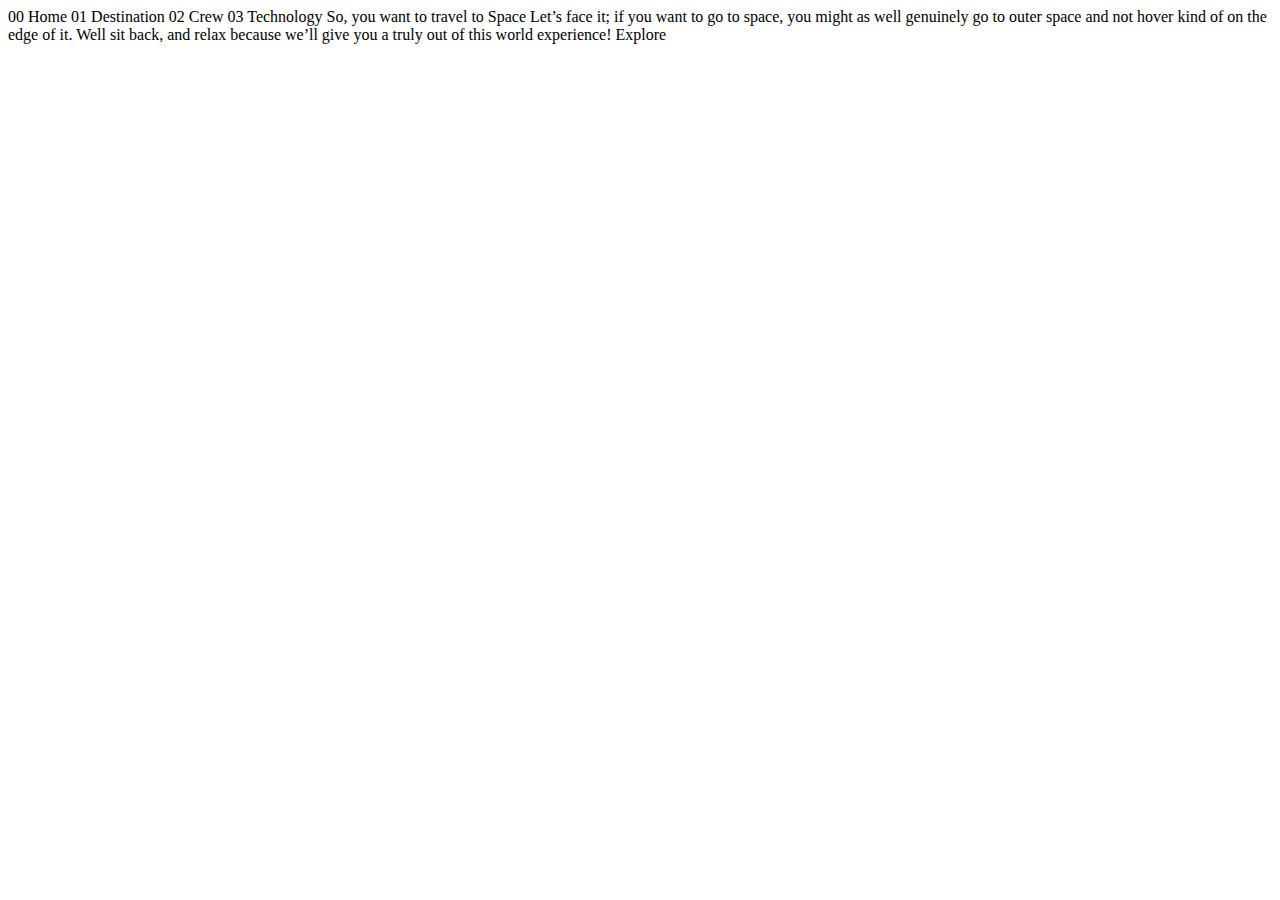
==== index.html @ e64a9669 "initial commit" ====
<!DOCTYPE html>
<html lang="en">
<head>
  <meta charset="UTF-8">
  <meta name="viewport" content="width=device-width, initial-scale=1.0">

  <link rel="icon" type="image/png" sizes="32x32" href="./assets/favicon-32x32.png">
  
  <title>Frontend Mentor | Space tourism website</title>
</head>
<body>

  00 Home
  01 Destination
  02 Crew
  03 Technology

  So, you want to travel to
  Space
  Let’s face it; if you want to go to space, you might as well genuinely go to 
  outer space and not hover kind of on the edge of it. Well sit back, and relax 
  because we’ll give you a truly out of this world experience!

  Explore

</body>
</html>
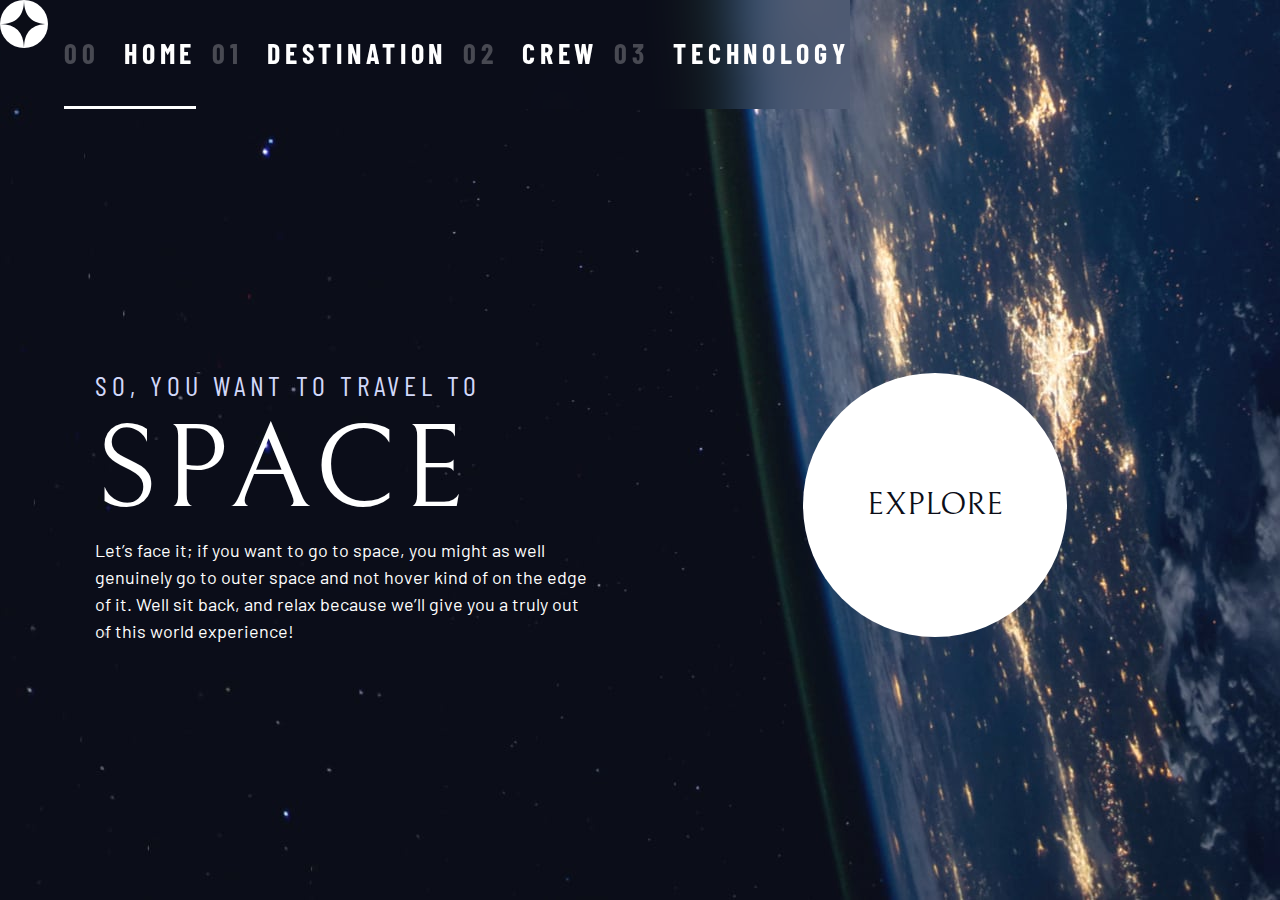
==== commit 96f7e655: "Homepage" ====
--- a/index.html
+++ b/index.html
@@ -1,27 +1,62 @@
 <!DOCTYPE html>
 <html lang="en">
+
 <head>
   <meta charset="UTF-8">
   <meta name="viewport" content="width=device-width, initial-scale=1.0">
 
+  <!-- Google fonts -->
+  <link rel="preconnect" href="https://fonts.googleapis.com">
+  <link rel="preconnect" href="https://fonts.gstatic.com" crossorigin>
+  <link
+    href="https://fonts.googleapis.com/css2?family=Barlow+Condensed:wght@400;700&family=Bellefair&family=Barlow:wght@400;700&display=swap"
+    rel="stylesheet">
+
   <link rel="icon" type="image/png" sizes="32x32" href="./assets/favicon-32x32.png">
+  <link rel="stylesheet" href="./css/cssReset.css">
+  <link rel="stylesheet" href="./css/utility.css">
+  <link rel="stylesheet" href="./css/style.css">
   
+  <script src="./scripts/script.js" defer></script>
+
   <title>Frontend Mentor | Space tourism website</title>
 </head>
-<body>
 
-  00 Home
-  01 Destination
-  02 Crew
-  03 Technology
+<body class="home">
+  <header class="primary-header flex">
+    <div>
+      <img src="./assets/shared/logo.svg" alt="space tourism logo" class="logo">
+    </div>
+    <button class="mobile-nav-toggle" aria-controls="primary-navigation">
+      <span class="sr-only" aria-expanded="false">Menu</span>
+    </button>
+    <nav>
+      <ul id="primary-navigation" data-visible="false" class="primary-navigation underline-indicators flex">
+        <li class="active"><a class="numbered-title ff-sans-cond text-white letter-spacing-2"
+            href="index.html"><span>00</span> Home</a></li>
+        <li><a class="numbered-title ff-sans-cond text-white letter-spacing-2" href="destination.html"><span>01</span>
+            Destination</a></li>
+        <li><a class="numbered-title ff-sans-cond text-white letter-spacing-2" href="crew.html"><span>02</span> Crew</a>
+        </li>
+        <li><a class="numbered-title ff-sans-cond text-white letter-spacing-2" href="technology.html"><span>03</span>
+            Technology</a></li>
+      </ul>
+    </nav>
+  </header>
+  <div class="grid-container">
+    <div>
+      <h1 class="text-accent fs-500 ff-sans-cond uppercase letter-spacing-1">So, you want to travel to
+        <span class="fs-900 ff-serif text-white d-block">Space</span>
+      </h1>
+      <p>Let’s face it; if you want to go to space, you might as well genuinely go to
+        outer space and not hover kind of on the edge of it. Well sit back, and relax
+        because we’ll give you a truly out of this world experience!
+      </p>
+    </div>
+    <div>
+      <a class="large-glow-button uppercase ff-serif text-dark bg-white fs-600" href="#">Explore</a>
+    </div>
+  </div>
+</body>
 
-  So, you want to travel to
-  Space
-  Let’s face it; if you want to go to space, you might as well genuinely go to 
-  outer space and not hover kind of on the edge of it. Well sit back, and relax 
-  because we’ll give you a truly out of this world experience!
-
-  Explore
-
-</body>
 </html>--- a/css/cssReset.css
+++ b/css/cssReset.css
@@ -0,0 +1,76 @@
+/* ---start--- */
+/* "A Modern CSS Reset" by Andy Bell
+ https://piccalil.li/blog/a-modern-css-reset */
+/* Box sizing rules */
+*,
+*::before,
+*::after {
+    box-sizing: border-box;
+}
+
+* {
+    margin: 0;
+    padding: 0;
+}
+
+/* Remove list styles on ul, ol elements with a list role, which suggests default styling will be removed */
+ul[role='list'],
+ol[role='list'] {
+    list-style: none;
+}
+
+/* Set core root defaults */
+html:focus-within {
+    scroll-behavior: smooth;
+}
+
+/* Set core body defaults */
+html,
+body {
+    min-height: 100vh;
+    text-rendering: optimizeSpeed;
+    line-height: 1.5;
+}
+
+/* A elements that don't have a class get default styles */
+a:not([class]) {
+    text-decoration-skip-ink: auto;
+}
+
+/* Make images easier to work with */
+img,
+picture,
+svg {
+    max-width: 100%;
+    display: block;
+}
+
+/* Inherit fonts for inputs and buttons */
+input,
+button,
+textarea,
+select {
+    font: inherit;
+}
+
+/* Remove all animations, transitions and smooth scroll for people that prefer not to see them */
+@media (prefers-reduced-motion: reduce) {
+    html:focus-within {
+        scroll-behavior: auto;
+    }
+
+    *,
+    *::before,
+    *::after {
+        animation-duration: 0.01ms !important;
+        animation-iteration-count: 1 !important;
+        transition-duration: 0.01ms !important;
+        scroll-behavior: auto !important;
+    }
+}
+
+/* ---end reset--- */
+
+/* ---class variables--- */
+
+/* ---end class variables--- */--- a/css/utility.css
+++ b/css/utility.css
@@ -0,0 +1,54 @@
+/* ------------------------- */
+/* Utility classes           */
+/* ------------------------- */
+
+.flex {
+    display: flex;
+    gap: var(--gap, 1rem); 
+}
+
+.grid {
+    display: grid;
+    gap: var(--gap, 1rem);
+}
+
+.flow > *:where(:not(:first-child)) {
+    margin-top: var(--flow-space, 1rem);
+    outline: 1px solid red;
+}
+
+.d-block {
+    display: block;
+}
+
+.container {
+    padding-inline: 2em;
+    margin-inline: auto;
+    max-width: 80rem;
+}
+
+.sr-only {
+    position: absolute;
+    width: 1px;
+    height: 1px;
+    padding: 0;
+    margin: -1px;
+    overflow: hidden;
+    clip: rect(0,0,0,0);
+    white-space: no-wrap;
+    border: 0;
+}
+
+/* ------------------------- */
+/* Components                */
+/* ------------------------- */
+
+.large-glow-button {
+    display: inline-grid;
+    place-items: center;
+    padding: 0 2em;
+    width: min-content;
+    aspect-ratio: 1 / 1;
+    border-radius: 50%;
+    text-decoration: none;
+}--- a/css/style.css
+++ b/css/style.css
@@ -0,0 +1,352 @@
+:root {
+    --gap: 1rem;
+
+    /* colors */
+    --clr-dark: 230 35% 7%;
+    --clr-light: 231 77% 90%;
+    --clr-white: 0 0% 100%;
+
+    /* font-sizes */
+    --fs-900: clamp(5rem, 8vw + 1rem, 9.375rem);
+    --fs-800: 3.5rem;
+    --fs-700: 1.5rem;
+    --fs-600: 2rem;
+    --fs-500: 1rem;
+    --fs-400: 0.9375rem;
+    --fs-300: 1rem;
+    --fs-200: 0.875rem;
+
+    /* font-families */
+    --ff-serif: "Bellefair", serif;
+    --ff-sans-cond: "Barlow Condensed", sans-serif;
+    --ff-sans-normal: "Barlow", sans-serif;
+}
+
+@media (min-width: 35em) {
+    :root {
+        /* font-sizes */
+        --fs-800: 5rem;
+        --fs-700: 2.5rem;
+        --fs-600: 1.5rem;
+        --fs-400: 1rem;
+    }
+}
+
+@media(min-width:45em) {
+    :root {
+        /* font-sizes */
+        --fs-800: 6.25rem;
+        --fs-700: 3.5rem;
+        --fs-600: 2rem;
+        --fs-500: 1.75rem;
+        --fs-400: 1.125rem;
+    }
+}
+
+/* colors */
+.bg-dark {
+    background-color: hsl(var(--clr-dark));
+}
+
+.bg-accent {
+    background-color: hsl(var(--clr-light));
+}
+
+.bg-white {
+    background-color: hsl(var(--clr-white));
+}
+
+.text-dark {
+    color: hsl(var(--clr-dark));
+}
+
+.text-accent {
+    color: hsl(var(--clr-light));
+}
+
+.text-white {
+    color: hsl(var(--clr-white));
+}
+
+/* typography */
+
+h1,
+h2,
+h3,
+h4,
+h5,
+h6,
+p {
+    font-weight: 400;
+}
+
+.ff-serif {
+    font-family: var(--ff-serif);
+}
+
+.ff-sans-cond {
+    font-family: var(--ff-sans-cond);
+}
+
+.ff-sans-normal {
+    font-family: var(--ff-sans-normal);
+}
+
+.letter-spacing-1 {
+    letter-spacing: 4.75px;
+}
+
+.letter-spacing-2 {
+    letter-spacing: 2.7px;
+}
+
+.letter-spacing-3 {
+    letter-spacing: 2.35px;
+}
+
+.uppercase {
+    text-transform: uppercase;
+}
+
+.fs-900 {
+    font-size: var(--fs-900);
+}
+
+.fs-800 {
+    font-size: var(--fs-800);
+}
+
+.fs-700 {
+    font-size: var(--fs-700);
+}
+
+.fs-600 {
+    font-size: var(--fs-600);
+}
+
+.fs-500 {
+    font-size: var(--fs-500);
+}
+
+.fs-400 {
+    font-size: var(--fs-400);
+}
+
+.fs-300 {
+    font-size: var(--fs-300);
+}
+
+.fs-200 {
+    font-size: var(--fs-200);
+}
+
+.fs-900,
+.fs-800,
+.fs-700,
+.fs-600 {
+    line-height: 1.1;
+}
+
+body {
+    font-family: var(--ff-sans-normal);
+    font-size: var(--fs-400);
+    color: hsl(var(--clr-white));
+    background-color: hsl(var(--clr-dark));
+    line-height: 1.5;
+    min-height: 100vh;
+    display: grid;
+    grid-template-rows: min-content 1fr;
+    overflow-x: hidden;
+}
+
+.grid-container {
+    text-align: center;
+    display: grid;
+    place-items: center;
+}
+
+.grid-container>* {
+    max-width: 50ch;
+}
+
+@media (min-width:45em) {
+    .grid-container {
+        text-align: left;
+        column-gap: var(--container-gap, 2em);
+        grid-template-columns: minmax(2rem, 1fr) repeat(2, minmax(0, 40rem)) minmax(2rem, 1fr);
+    }
+
+    .grid-container>*:first-child {
+        grid-column: 2;
+    }
+
+    .grid-container>*:last-child {
+        grid-column: 3;
+    }
+
+}
+
+.numbered-title {
+    font-family: var(--ff-sans-cond);
+    font-size: var(--fs-500);
+    font-weight: bold;
+    text-transform: uppercase;
+    letter-spacing: 4.72px;
+}
+
+.numbered-title span {
+    margin-right: .5em;
+    font-weight: 700;
+    color: hsl(var(--clr-white) / .25)
+}
+
+.large-glow-button {
+    font-size: 2rem;
+    margin: 5rem;
+    position: relative;
+    z-index: 1;
+}
+
+.large-glow-button::after {
+    content: '';
+    position: absolute;
+    z-index: -1;
+    width: 100%;
+    height: 100%;
+    background: hsl(var(--clr-white) / .1);
+    border-radius: 50%;
+    opacity: 0;
+    transition: opacity 500ms linear, transform 500ms ease-in-out;
+}
+
+.large-glow-button:hover::after,
+.large-glow-button:focus::after {
+    opacity: 1;
+    transform: scale(1.5);
+}
+
+.primary-navigation {
+    --underline-gap: 2rem;
+    list-style: none;
+    padding: 0;
+    margin: 0;
+    background: hsl( var(--clr-dark) / 0.95);
+}
+
+.mobile-nav-toggle {
+    display: none;
+}
+
+
+@supports (backdrop-filter: blur(1rem)) {
+    .primary-navigation {
+        background: hsl( var(--clr-white) / 0..05);
+        backdrop-filter: blur(1.5rem);
+    }
+}
+
+@media (max-width: 35rem) {
+    .primary-navigation {
+        --underline-gap: .5rem;
+        position: fixed;
+        z-index: 1000;
+        inset: 0 0 0 30%;
+        list-style: none;
+        padding: min(20rem, 15vh) 2rem;
+        margin: 0;
+        flex-direction: column;
+        transform: translateX(100%);
+        transition: transform 500ms ease-in-out;
+    }
+
+    .primary-navigation[data-visible="true"] {
+        transform: translateX(0);
+    }
+
+    .mobile-nav-toggle {
+        display: block;
+        position: absolute;
+        z-index: 2000;
+        right: 1rem;
+        top: 2rem;
+        background: transparent;
+        background-image: url(../assets/shared/icon-hamburger.svg);
+        background-repeat: no-repeat;
+        width: 1.5rem;
+        aspect-ratio: 1;
+        border: 0;
+    }
+}
+
+.primary-navigation a {
+    text-decoration: none;
+}
+
+.primary-navigation a > span {
+    font-weight: 700;
+    margin-right: .5em;
+}
+
+.underline-indicators > * {
+    cursor: pointer;
+    padding: var(--underline-gap, 1rem) 0;
+    border: 0;
+    border-bottom: .2rem solid hsl( var(--clr-white) / 0 );
+}
+
+.underline-indicators > *:hover,
+.underline-indicators > *:focus {
+    border-color: hsl( var(--clr-white) / .5);
+}
+
+.underline-indicators > .active,
+.underline-indicators > [aria-selected="true"] {
+    color: hsl( var(--clr-white) / 1);
+    border-color: hsl( var(--clr-white) / 1); 
+}
+
+.tab-list {
+    --gap: 2rem;
+}
+
+.dot-indicators > * {
+    cursor: pointer;
+    border: 0;
+    border-radius: 50%;
+    padding: .5em;
+    background-color: hsl( var(--clr-white) / .25);
+}
+ 
+.dot-indicators > *:hover,
+.dot-indicators > *:focus { 
+    background-color: hsl( var(--clr-white) / .5);
+}
+
+.dot-indicators > [aria-selected="true"] {
+    background-color: hsl( var(--clr-white) / 1); 
+}
+
+/* ----------------------------------- */
+/* Page Specific background            */
+/* ----------------------------------- */
+
+body {
+    background-size: cover;
+    background-position: bottom center;
+}
+
+.home {
+    background-image: url(../assets/home/background-home-mobile.jpg);
+}
+
+@media (min-width:35rem) {
+    .home {
+        background-image: url(../assets/home/background-home-tablet.jpg);
+    }
+}
+
+@media (min-width:45rem) {
+    .home {
+        background-image: url(../assets/home/background-home-desktop.jpg);
+    }
+}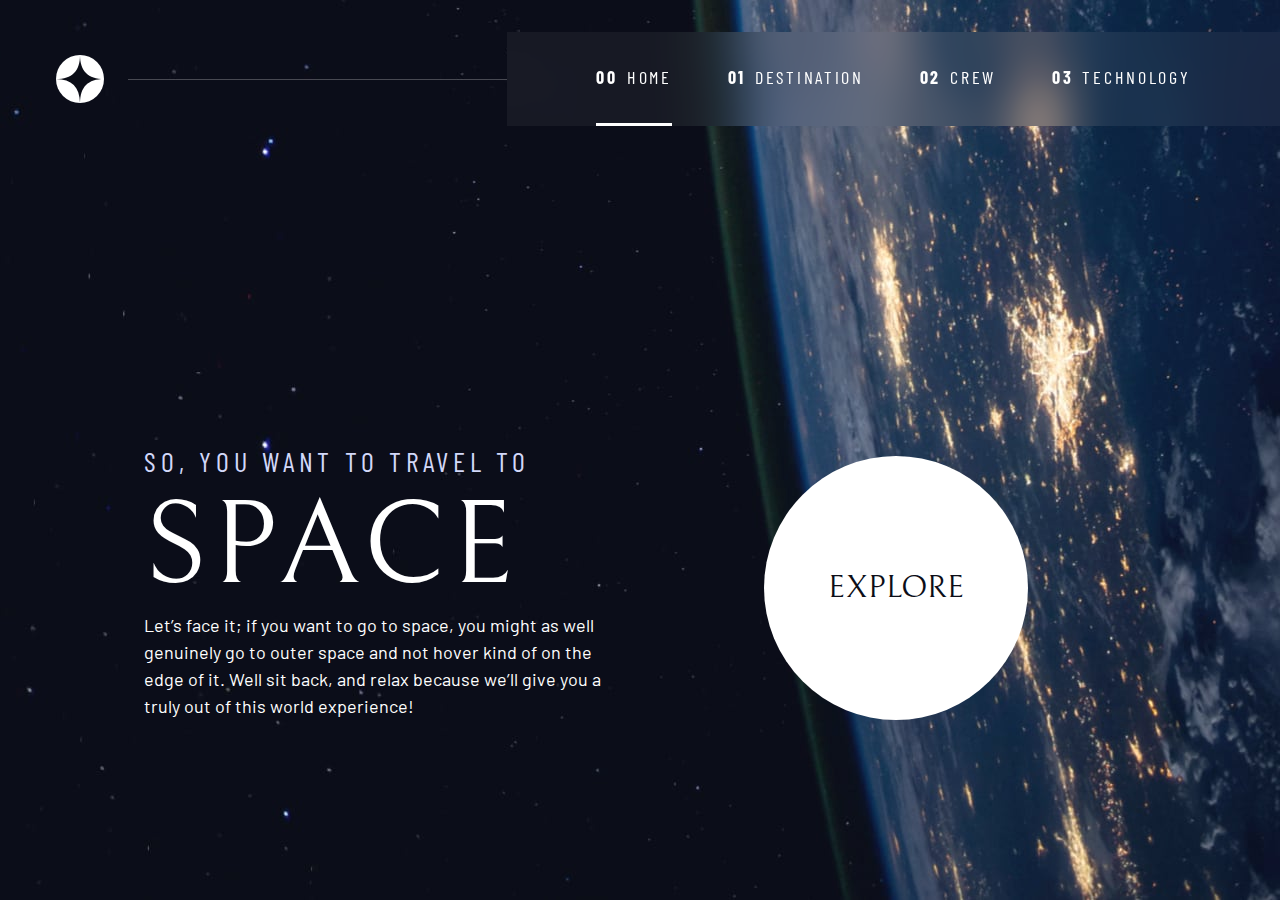
==== commit 7a0e0f01: "destination-moon" ====
--- a/index.html
+++ b/index.html
@@ -16,47 +16,44 @@
   <link rel="stylesheet" href="./css/cssReset.css">
   <link rel="stylesheet" href="./css/utility.css">
   <link rel="stylesheet" href="./css/style.css">
-  
+
   <script src="./scripts/script.js" defer></script>
 
-  <title>Frontend Mentor | Space tourism website</title>
+  <title>Space tourism - Home</title>
 </head>
 
 <body class="home">
+  <a class="skip-to-content" href="#main">Skip to content</a>
   <header class="primary-header flex">
     <div>
       <img src="./assets/shared/logo.svg" alt="space tourism logo" class="logo">
     </div>
-    <button class="mobile-nav-toggle" aria-controls="primary-navigation">
-      <span class="sr-only" aria-expanded="false">Menu</span>
-    </button>
+    <button class="mobile-nav-toggle" aria-controls="primary-navigation"><span class="sr-only" aria-expanded="false">Menu</span></button>
     <nav>
-      <ul id="primary-navigation" data-visible="false" class="primary-navigation underline-indicators flex">
-        <li class="active"><a class="numbered-title ff-sans-cond text-white letter-spacing-2"
-            href="index.html"><span>00</span> Home</a></li>
-        <li><a class="numbered-title ff-sans-cond text-white letter-spacing-2" href="destination.html"><span>01</span>
-            Destination</a></li>
-        <li><a class="numbered-title ff-sans-cond text-white letter-spacing-2" href="crew.html"><span>02</span> Crew</a>
-        </li>
-        <li><a class="numbered-title ff-sans-cond text-white letter-spacing-2" href="technology.html"><span>03</span>
-            Technology</a></li>
-      </ul>
+        <ul id="primary-navigation" data-visible="false" class="primary-navigation underline-indicators flex">
+            <li class="active"><a class="ff-sans-cond uppercase text-white letter-spacing-2" href="index.html"><span aria-hidden="true">00</span>Home</a>
+            <li><a class="ff-sans-cond uppercase text-white letter-spacing-2" href="destination.html"><span aria-hidden="true">01</span>Destination</a>
+            <li><a class="ff-sans-cond uppercase text-white letter-spacing-2" href="crew.html"><span aria-hidden="true">02</span>Crew</a>
+            <li><a class="ff-sans-cond uppercase text-white letter-spacing-2" href="technology.html"><span aria-hidden="true">03</span>Technology</a>
+        </ul>
     </nav>
   </header>
-  <div class="grid-container">
+  
+  <main id="main" class="grid-container grid-container--home">
     <div>
       <h1 class="text-accent fs-500 ff-sans-cond uppercase letter-spacing-1">So, you want to travel to
-        <span class="fs-900 ff-serif text-white d-block">Space</span>
-      </h1>
-      <p>Let’s face it; if you want to go to space, you might as well genuinely go to
-        outer space and not hover kind of on the edge of it. Well sit back, and relax
-        because we’ll give you a truly out of this world experience!
-      </p>
+      <span class="d-block fs-900 ff-serif text-white">Space</span></h1>
+      
+      <p>Let’s face it; if you want to go to space, you might as well genuinely go to 
+      outer space and not hover kind of on the edge of it. Well sit back, and relax 
+      because we’ll give you a truly out of this world experience! </p>
     </div>
     <div>
-      <a class="large-glow-button uppercase ff-serif text-dark bg-white fs-600" href="#">Explore</a>
+      <a href="#" class="large-button uppercase ff-serif text-dark bg-white">Explore</a>
     </div>
-  </div>
+  </main>
+
+
 </body>
 
 </html>--- a/css/utility.css
+++ b/css/utility.css
@@ -39,16 +39,127 @@
     border: 0;
 }
 
-/* ------------------------- */
-/* Components                */
-/* ------------------------- */
 
-.large-glow-button {
-    display: inline-grid;
-    place-items: center;
-    padding: 0 2em;
-    width: min-content;
-    aspect-ratio: 1 / 1;
-    border-radius: 50%;
-    text-decoration: none;
+/* ------------------- */
+/* Custom properties   */
+/* ------------------- */
+
+:root {
+    /* colors */
+    --clr-dark: 230 35% 7%;
+    --clr-light: 231 77% 90%;
+    --clr-white: 0 0% 100%;
+    
+    /* font-sizes */
+    --fs-900: clamp(5rem, 8vw + 1rem, 9.375rem);
+    --fs-800: 3.5rem;
+    --fs-700: 1.5rem;
+    --fs-600: 1rem;
+    --fs-500: 1rem;
+    --fs-400: 0.9375rem;
+    --fs-300: 1rem;
+    --fs-200: 0.875rem;
+    
+    /* font-families */
+    --ff-serif: "Bellefair", serif;
+    --ff-sans-cond: "Barlow Condensed", sans-serif;
+    --ff-sans-normal: "Barlow", sans-serif;
+}
+
+@media (min-width: 35em) {
+    :root {
+        --fs-800: 5rem;
+        --fs-700: 2.5rem;
+        --fs-600: 1.5rem;
+        --fs-500: 1.25rem;
+        --fs-400: 1rem;
+    }
+}
+
+@media (min-width: 45em) {
+    :root {
+        /* font-sizes */
+        --fs-800: 6.25rem;
+        --fs-700: 3.5rem;
+        --fs-600: 2rem;
+        --fs-500: 1.75rem;
+        --fs-400: 1.125rem;
+    }
+}
+
+
+/* ------------------- */
+/* Reset               */
+/* ------------------- */
+
+/* https://piccalil.li/blog/a-modern-css-reset/ */
+
+/* Box sizing */
+*,
+*::before,
+*::after {
+    box-sizing: border-box;
+}
+
+/* Reset margins */
+body,
+h1,
+h2,
+h3,
+h4,
+h5,
+p,
+figure,
+picture {
+    margin: 0; 
+}
+
+h1,
+h2,
+h3,
+h4,
+h5,
+h6,
+p {
+    font-weight: 400;
+}
+
+/* set up the body */
+body {
+    font-family: var(--ff-sans-normal);
+    font-size: var(--fs-400);
+    color: hsl( var(--clr-white) );
+    background-color: hsl( var(--clr-dark) );
+    line-height: 1.5;
+    min-height: 100vh;
+    display: grid;
+    grid-template-rows: min-content 1fr;
+    overflow-x: hidden;
+}
+
+/* make images easier to work with */
+img,
+picture {
+    max-width: 100%;
+    display: block;
+}
+
+/* make form elements easier to work with */
+input,
+button,
+textarea,
+select {
+    font: inherit;
+}
+
+/* remove animations for people who've turned them off */
+@media (prefers-reduced-motion: reduce) {  
+  *,
+  *::before,
+  *::after {
+    animation-duration: 0.01ms !important;
+    animation-iteration-count: 1 !important;
+    transition-duration: 0.01ms !important;
+    scroll-behavior: auto !important;
+  }
 }--- a/css/style.css
+++ b/css/style.css
@@ -1,144 +1,48 @@
-:root {
-    --gap: 1rem;
-
-    /* colors */
-    --clr-dark: 230 35% 7%;
-    --clr-light: 231 77% 90%;
-    --clr-white: 0 0% 100%;
-
-    /* font-sizes */
-    --fs-900: clamp(5rem, 8vw + 1rem, 9.375rem);
-    --fs-800: 3.5rem;
-    --fs-700: 1.5rem;
-    --fs-600: 2rem;
-    --fs-500: 1rem;
-    --fs-400: 0.9375rem;
-    --fs-300: 1rem;
-    --fs-200: 0.875rem;
-
-    /* font-families */
-    --ff-serif: "Bellefair", serif;
-    --ff-sans-cond: "Barlow Condensed", sans-serif;
-    --ff-sans-normal: "Barlow", sans-serif;
-}
-
-@media (min-width: 35em) {
-    :root {
-        /* font-sizes */
-        --fs-800: 5rem;
-        --fs-700: 2.5rem;
-        --fs-600: 1.5rem;
-        --fs-400: 1rem;
-    }
-}
-
-@media(min-width:45em) {
-    :root {
-        /* font-sizes */
-        --fs-800: 6.25rem;
-        --fs-700: 3.5rem;
-        --fs-600: 2rem;
-        --fs-500: 1.75rem;
-        --fs-400: 1.125rem;
-    }
+.skip-to-content {
+    position: absolute;
+    z-index: 9999;
+    background: hsl( var(--clr-white) );
+    color: hsl( var(--clr-dark) ); 
+    padding: .5em 1em;
+    margin-inline: auto;
+    transform: translateY(-100%);
+    transition: transform 250ms ease-in;
+}
+
+.skip-to-content:focus {
+    transform: translateY(0);
 }
 
 /* colors */
-.bg-dark {
-    background-color: hsl(var(--clr-dark));
-}
-
-.bg-accent {
-    background-color: hsl(var(--clr-light));
-}
-
-.bg-white {
-    background-color: hsl(var(--clr-white));
-}
-
-.text-dark {
-    color: hsl(var(--clr-dark));
-}
-
-.text-accent {
-    color: hsl(var(--clr-light));
-}
-
-.text-white {
-    color: hsl(var(--clr-white));
-}
+
+.bg-dark { background-color: hsl( var(--clr-dark) );}
+.bg-accent { background-color: hsl( var(--clr-light) );}
+.bg-white { background-color: hsl( var(--clr-white) );}
+
+.text-dark { color: hsl( var(--clr-dark) );}
+.text-accent { color: hsl( var(--clr-light) );}
+.text-white { color: hsl( var(--clr-white) );}
 
 /* typography */
 
-h1,
-h2,
-h3,
-h4,
-h5,
-h6,
-p {
-    font-weight: 400;
-}
-
-.ff-serif {
-    font-family: var(--ff-serif);
-}
-
-.ff-sans-cond {
-    font-family: var(--ff-sans-cond);
-}
-
-.ff-sans-normal {
-    font-family: var(--ff-sans-normal);
-}
-
-.letter-spacing-1 {
-    letter-spacing: 4.75px;
-}
-
-.letter-spacing-2 {
-    letter-spacing: 2.7px;
-}
-
-.letter-spacing-3 {
-    letter-spacing: 2.35px;
-}
-
-.uppercase {
-    text-transform: uppercase;
-}
-
-.fs-900 {
-    font-size: var(--fs-900);
-}
-
-.fs-800 {
-    font-size: var(--fs-800);
-}
-
-.fs-700 {
-    font-size: var(--fs-700);
-}
-
-.fs-600 {
-    font-size: var(--fs-600);
-}
-
-.fs-500 {
-    font-size: var(--fs-500);
-}
-
-.fs-400 {
-    font-size: var(--fs-400);
-}
-
-.fs-300 {
-    font-size: var(--fs-300);
-}
-
-.fs-200 {
-    font-size: var(--fs-200);
-}
+.ff-serif { font-family: var(--ff-serif); } 
+.ff-sans-cond { font-family: var(--ff-sans-cond); } 
+.ff-sans-normal { font-family: var(--ff-sans-normal); } 
+
+.letter-spacing-1 { letter-spacing: 4.75px; } 
+.letter-spacing-2 { letter-spacing: 2.7px; } 
+.letter-spacing-3 { letter-spacing: 2.35px; } 
+
+.uppercase { text-transform: uppercase; }
+
+.fs-900 { font-size: var(--fs-900); }
+.fs-800 { font-size: var(--fs-800); }
+.fs-700 { font-size: var(--fs-700); }
+.fs-600 { font-size: var(--fs-600); }
+.fs-500 { font-size: var(--fs-500); }
+.fs-400 { font-size: var(--fs-400); }
+.fs-300 { font-size: var(--fs-300); }
+.fs-200 { font-size: var(--fs-200); }
 
 .fs-900,
 .fs-800,
@@ -147,102 +51,86 @@
     line-height: 1.1;
 }
 
-body {
-    font-family: var(--ff-sans-normal);
-    font-size: var(--fs-400);
-    color: hsl(var(--clr-white));
-    background-color: hsl(var(--clr-dark));
-    line-height: 1.5;
-    min-height: 100vh;
-    display: grid;
-    grid-template-rows: min-content 1fr;
-    overflow-x: hidden;
-}
-
-.grid-container {
-    text-align: center;
-    display: grid;
-    place-items: center;
-}
-
-.grid-container>* {
-    max-width: 50ch;
-}
-
-@media (min-width:45em) {
-    .grid-container {
-        text-align: left;
-        column-gap: var(--container-gap, 2em);
-        grid-template-columns: minmax(2rem, 1fr) repeat(2, minmax(0, 40rem)) minmax(2rem, 1fr);
-    }
-
-    .grid-container>*:first-child {
-        grid-column: 2;
-    }
-
-    .grid-container>*:last-child {
-        grid-column: 3;
-    }
-
-}
-
 .numbered-title {
     font-family: var(--ff-sans-cond);
     font-size: var(--fs-500);
-    font-weight: bold;
     text-transform: uppercase;
-    letter-spacing: 4.72px;
+    letter-spacing: 4.72px; 
 }
 
 .numbered-title span {
     margin-right: .5em;
     font-weight: 700;
-    color: hsl(var(--clr-white) / .25)
-}
-
-.large-glow-button {
+    color: hsl( var(--clr-white) / .25);
+}
+
+
+/* ------------------- */
+/* Compontents         */
+/* ------------------- */
+
+.large-button {
     font-size: 2rem;
-    margin: 5rem;
     position: relative;
     z-index: 1;
-}
-
-.large-glow-button::after {
+    display: inline-grid;
+    place-items: center;
+    padding: 0 2em;
+    border-radius: 50%;
+    aspect-ratio: 1;
+    text-decoration: none;
+}
+
+.large-button::after {
     content: '';
     position: absolute;
     z-index: -1;
     width: 100%;
     height: 100%;
-    background: hsl(var(--clr-white) / .1);
+    background: hsl( var(--clr-white) / .1);
     border-radius: 50%;
     opacity: 0;
-    transition: opacity 500ms linear, transform 500ms ease-in-out;
-}
-
-.large-glow-button:hover::after,
-.large-glow-button:focus::after {
+    transition: opacity 500ms linear, transform 750ms ease-in-out;
+}
+ 
+.large-button:hover::after,
+.large-button:focus::after {
     opacity: 1;
     transform: scale(1.5);
 }
 
+/* primary-header */
+
+.logo {
+    margin: 1.5rem clamp(1.5rem, 5vw, 3.5rem);
+}
+
+.primary-header {
+    justify-content: space-between;
+    align-items: center;
+}
+
 .primary-navigation {
+    --gap: clamp(1.5rem, 5vw, 3.5rem);
     --underline-gap: 2rem;
     list-style: none;
     padding: 0;
     margin: 0;
-    background: hsl( var(--clr-dark) / 0.95);
+    background: hsl( var(--clr-white) / 0.05);
+    backdrop-filter: blur(1.5rem);
+}
+
+.primary-navigation a {
+    text-decoration: none;
+}
+
+.primary-navigation a > span {
+    font-weight: 700;
+    margin-right: .5em;
 }
 
 .mobile-nav-toggle {
     display: none;
-}
-
-
-@supports (backdrop-filter: blur(1rem)) {
-    .primary-navigation {
-        background: hsl( var(--clr-white) / 0..05);
-        backdrop-filter: blur(1.5rem);
-    }
 }
 
 @media (max-width: 35rem) {
@@ -258,11 +146,15 @@
         transform: translateX(100%);
         transition: transform 500ms ease-in-out;
     }
-
+    
     .primary-navigation[data-visible="true"] {
         transform: translateX(0);
     }
-
+    
+    .primary-navigation.underline-indicators > .active {
+       border: 0;
+    }
+    
     .mobile-nav-toggle {
         display: block;
         position: absolute;
@@ -272,20 +164,59 @@
         background: transparent;
         background-image: url(../assets/shared/icon-hamburger.svg);
         background-repeat: no-repeat;
+        background-position: center;
         width: 1.5rem;
         aspect-ratio: 1;
         border: 0;
     }
-}
-
-.primary-navigation a {
-    text-decoration: none;
-}
-
-.primary-navigation a > span {
-    font-weight: 700;
-    margin-right: .5em;
-}
+    
+    .mobile-nav-toggle[aria-expanded="true"] {
+        background-image: url(../assets/shared/icon-close.svg);
+    }
+    
+    .mobile-nav-toggle:focus-visible {
+        outline: 5px solid white;
+        outline-offset: 5px;
+    }
+    
+}
+
+@media (min-width: 35em) {
+    .primary-navigation {
+        padding-inline: clamp(3rem, 7vw, 7rem);
+    }
+}
+
+@media (min-width: 35em) and (max-width: 44.999em) {
+    .primary-navigation a > span {
+        display: none;
+    }
+}
+
+@media (min-width: 45em) {
+    
+     .primary-header::after {
+         content: '';
+         display: block;
+         position: relative;
+         height: 1px;
+         width: 100%;
+         margin-right: -2.5rem;
+         background: hsl( var(--clr-white) / .25);
+         order: 1;
+     }
+     
+    nav {
+        order: 2;
+    }
+    
+    .primary-navigation {
+        margin-block: 2rem;
+    }
+    
+   
+}
+
 
 .underline-indicators > * {
     cursor: pointer;
@@ -326,27 +257,146 @@
     background-color: hsl( var(--clr-white) / 1); 
 }
 
-/* ----------------------------------- */
-/* Page Specific background            */
-/* ----------------------------------- */
-
+
+/* ----------------------------- */
+/* Page specific background      */
+/* ----------------------------- */
 body {
     background-size: cover;
     background-position: bottom center;
 }
-
+/* home */
 .home {
     background-image: url(../assets/home/background-home-mobile.jpg);
 }
 
-@media (min-width:35rem) {
+@media (min-width: 35rem) {
     .home {
+        background-position: center center;
         background-image: url(../assets/home/background-home-tablet.jpg);
     }
-}
-
-@media (min-width:45rem) {
+    .destination {
+        background-position: center center;
+        background-image: url(../assets/destination/background-destination-tablet.jpg);
+    }
+}
+
+@media (min-width: 45rem) {
     .home {
+        background-position: center center;
         background-image: url(../assets/home/background-home-desktop.jpg);
     }
+    .destination {
+        background-image: url(../assets/destination/background-destination-desktop.jpg);
+    }
+} 
+
+/* ----------------------------- */
+/* Layout                        */
+/* ----------------------------- */
+
+
+.grid-container {
+    text-align: center;
+    display: grid;
+    place-items: center;
+    padding-inline: 1rem;
+    padding-bottom: 4rem;
+}
+
+.grid-container * {
+    max-width: 50ch;
+}
+
+.numbered-title {
+    grid-area: title;
+}
+
+/* destination layout */
+
+.destination {
+    background-image: url(../assets/destination/background-destination-mobile.jpg);
+}
+
+.grid-container--destination {
+    --flow-space: 2rem;
+    grid-template-areas: 
+        'title'
+        'image'
+        'tabs'
+        'content';
+}
+
+.grid-container--destination > img {
+    grid-area: image;
+    max-width: 60%;
+}
+
+.grid-container--destination > .tab-list {
+    grid-area: tabs;
+}
+
+.grid-container--destination > .destination-info {
+    grid-area: content;
+}
+
+.destination-meta {
+    flex-direction: column;
+    border-top: 1px solid hsl( var(--clr-white) / .1);
+    padding-top: 2.5rem;
+    margin-top: 2.5rem;
+}
+
+.destination-meta p {
+    font-size: 1.75rem;
+}
+
+@media (min-width: 35em) {
+    .numbered-title {
+        justify-self: start;
+        margin-top: 2rem;
+    }
+    
+    .destination-meta {
+        flex-direction: row;
+        justify-content: space-evenly;
+    }
+}
+
+@media (min-width: 45em) {
+    .grid-container {
+        text-align: left;
+        column-gap: var(--container-gap, 2rem);
+        grid-template-columns: minmax(1rem, 1fr) repeat(2, minmax(0, 30rem)) minmax(1rem, 1fr);
+    }
+        
+    .grid-container--home {
+        padding-bottom: max(6rem, 20vh);
+        align-items: end;
+    }
+
+    .grid-container--home > *:first-child {
+        grid-column: 2;
+    }
+
+    .grid-container--home > *:last-child {
+        grid-column: 3;
+    }
+
+    .grid-container--destination {
+        grid-template-areas: 
+            '. title title .'
+            '. image tabs .'
+            '. image content .';
+    }
+
+    .grid-container--destination > img {
+        max-width: 90%;
+    }
+
+    .destination-meta {
+        --gap: 6rem;
+        justify-content: start;
+    }
+
 }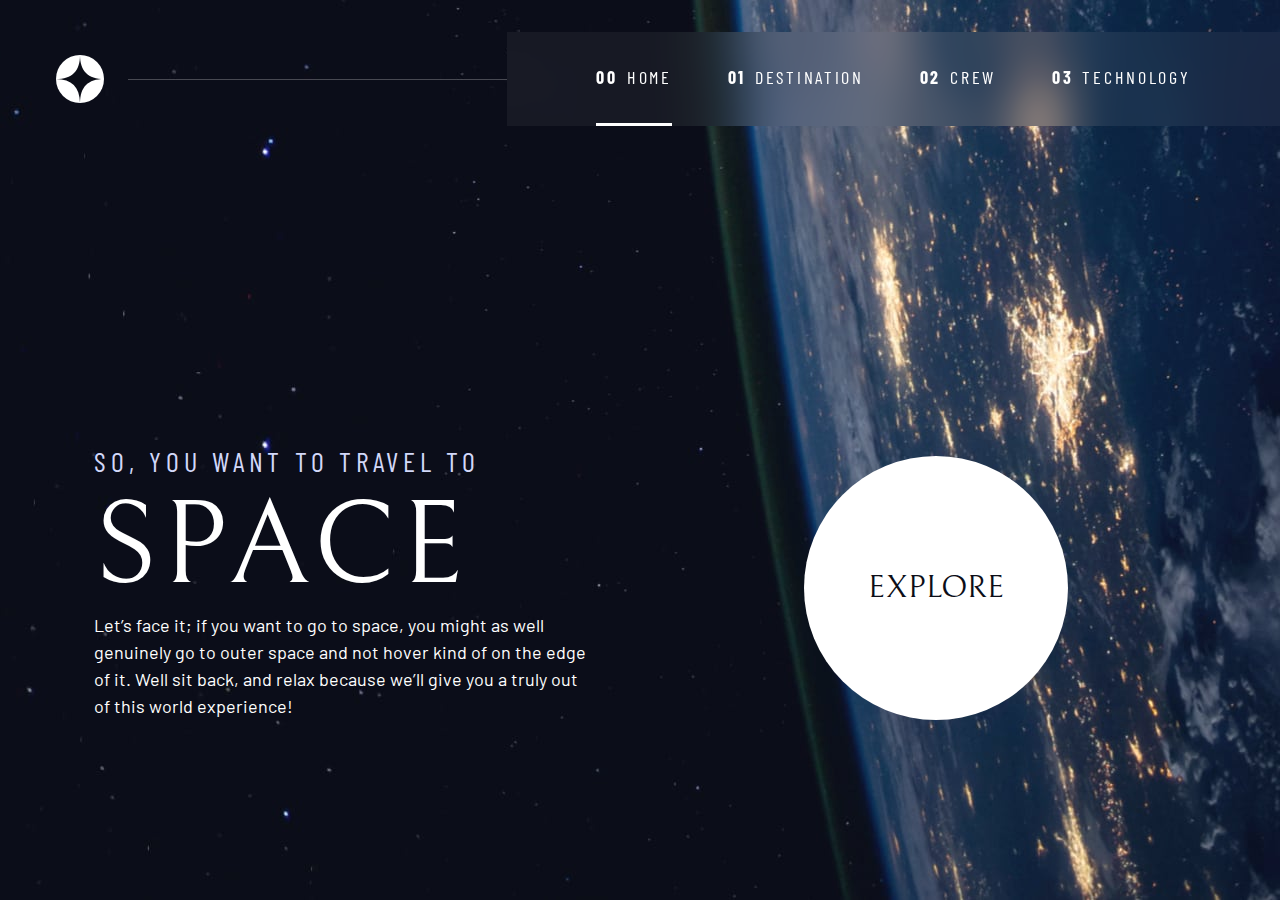
==== commit 9b28c4f7: "Done" ====
--- a/index.html
+++ b/index.html
@@ -49,7 +49,7 @@
       because we’ll give you a truly out of this world experience! </p>
     </div>
     <div>
-      <a href="#" class="large-button uppercase ff-serif text-dark bg-white">Explore</a>
+      <a href="destination.html" class="large-button uppercase ff-serif text-dark bg-white">Explore</a>
     </div>
   </main>
 
--- a/css/cssReset.css
+++ b/css/cssReset.css
@@ -38,6 +38,7 @@
 }
 
 /* Make images easier to work with */
+/* BEWARE how this will affect the 'hidden' attribute in html */
 img,
 picture,
 svg {
--- a/css/utility.css
+++ b/css/utility.css
@@ -14,7 +14,6 @@
 
 .flow > *:where(:not(:first-child)) {
     margin-top: var(--flow-space, 1rem);
-    outline: 1px solid red;
 }
 
 .d-block {
@@ -49,6 +48,7 @@
     --clr-dark: 230 35% 7%;
     --clr-light: 231 77% 90%;
     --clr-white: 0 0% 100%;
+    --clr-gray:  0, 0%, 65%;
     
     /* font-sizes */
     --fs-900: clamp(5rem, 8vw + 1rem, 9.375rem);
@@ -141,7 +141,7 @@
 img,
 picture {
     max-width: 100%;
-    display: block;
+    /* display: block; */ /* breaks my image hiding... what's up? */
 }
 
 /* make form elements easier to work with */
--- a/css/style.css
+++ b/css/style.css
@@ -223,6 +223,7 @@
     padding: var(--underline-gap, 1rem) 0;
     border: 0;
     border-bottom: .2rem solid hsl( var(--clr-white) / 0 );
+    background-color: transparent;
 }
 
 .underline-indicators > *:hover,
@@ -257,6 +258,29 @@
     background-color: hsl( var(--clr-white) / 1); 
 }
 
+.number-indicators > * {
+    cursor: pointer;
+    border: 1px solid hsl( var(--clr-white) );
+    border-radius: 50%;
+    background-color: transparent;
+    width:60px;
+    aspect-ratio: 1;
+    font-family: var(--ff-serif);
+    font-size: var(--fs-700);
+    color: hsl( var(--clr-white) );
+}
+ 
+.number-indicators > *:hover,
+.number-indicators > *:focus { 
+    background-color: hsl( var(--clr-white) / .5);
+    color: hsl( var(--clr-dark) );
+}
+
+.number-indicators > [aria-selected="true"] {
+    background-color: hsl( var(--clr-white));
+    color: hsl( var(--clr-dark) ); 
+}
+
 
 /* ----------------------------- */
 /* Page specific background      */
@@ -269,6 +293,15 @@
 .home {
     background-image: url(../assets/home/background-home-mobile.jpg);
 }
+.destination {
+    background-image: url(../assets/destination/background-destination-mobile.jpg);
+}
+.crew {
+    background-image: url(../assets/crew/background-crew-mobile.jpg);
+}
+.technology {
+    background-image: url(../assets/technology/background-technology-mobile.jpg);
+}
 
 @media (min-width: 35rem) {
     .home {
@@ -279,6 +312,12 @@
         background-position: center center;
         background-image: url(../assets/destination/background-destination-tablet.jpg);
     }
+    .crew {
+        background-image: url(../assets/crew/background-crew-tablet.jpg);
+    }
+    .technology {
+        background-image: url(../assets/technology/background-technology-tablet.jpg);
+    }
 }
 
 @media (min-width: 45rem) {
@@ -289,6 +328,12 @@
     .destination {
         background-image: url(../assets/destination/background-destination-desktop.jpg);
     }
+    .crew {
+        background-image: url(../assets/crew/background-crew-desktop.jpg);
+    }
+    .technology {
+        background-image: url(../assets/technology/background-technology-desktop.jpg);
+    }
 } 
 
 /* ----------------------------- */
@@ -299,12 +344,13 @@
 .grid-container {
     text-align: center;
     display: grid;
+    gap: 1rem;
     place-items: center;
     padding-inline: 1rem;
     padding-bottom: 4rem;
 }
 
-.grid-container * {
+.grid-container p:not([class]) {
     max-width: 50ch;
 }
 
@@ -313,10 +359,6 @@
 }
 
 /* destination layout */
-
-.destination {
-    background-image: url(../assets/destination/background-destination-mobile.jpg);
-}
 
 .grid-container--destination {
     --flow-space: 2rem;
@@ -327,9 +369,10 @@
         'content';
 }
 
-.grid-container--destination > img {
+.grid-container--destination > picture {
     grid-area: image;
     max-width: 60%;
+    align-self: start;
 }
 
 .grid-container--destination > .tab-list {
@@ -345,11 +388,84 @@
     border-top: 1px solid hsl( var(--clr-white) / .1);
     padding-top: 2.5rem;
     margin-top: 2.5rem;
+    white-space: nowrap; 
 }
 
 .destination-meta p {
     font-size: 1.75rem;
 }
+
+/* crew layout */
+.grid-container--crew {
+    --flow-space: 2rem;
+    grid-template-areas: 
+        'title'
+        'first'
+        'second'
+        'third';
+}
+
+.grid-container--crew > img {
+    grid-area: first;
+    max-width: 60%;
+}
+
+.grid-container--crew > .dot-indicators {
+    grid-area: second;
+}
+
+.grid-container--crew > .crew-details {
+    grid-area: third;
+    gap: 0.75rem;
+}
+
+.crew-text {
+    color: hsl(var(--clr-light));
+}
+
+.grid-container--crew h2 {
+    color: hsl(var(--clr-gray));
+}
+
+/* technology layout */
+.grid-container--technology {
+    --flow-space: 2rem;
+    padding-inline: 0;
+    grid-template-areas: 
+        'title'
+        'img'
+        'tabs'
+        'data';
+}
+
+.grid-container--technology picture, .grid-container--technology img {
+    grid-area: img;
+    width: 100%;
+    height: 170px;
+    object-fit: cover;
+    object-position: bottom;
+}
+
+.grid-container--technology > .technology-details {
+    grid-area: data;
+    padding-inline: 2rem;
+    gap: 0.75rem;
+}
+
+.technology-text {
+    color: hsl(var(--clr-light));
+    font-size: var(--fs-600);
+}
+
+.grid-container--technology h2 {
+    letter-spacing: .1rem;
+    color: hsl(var(--clr-light));
+}
+
+.technology-title {
+    font-size: 2.2rem;
+}
+
 
 @media (min-width: 35em) {
     .numbered-title {
@@ -361,13 +477,52 @@
         flex-direction: row;
         justify-content: space-evenly;
     }
+
+    /* crew layout */
+    .grid-container--crew {
+        padding-bottom: 0;
+    }
+
+    .grid-container--crew > img {
+        grid-area: third;
+        max-width: 60%;
+        
+    }
+    
+    .grid-container--crew > .dot-indicators {
+        grid-area: second;
+    }
+    
+    .grid-container--crew > .crew-details {
+        grid-area: first;
+        padding-top: 2rem;
+    }
+
+    .grid-container--technology h2 {
+        font-size: 1.2rem;
+    }
+
+    .technology-title {
+        font-size: 3rem;
+    }
+
+    .grid-container--technology picture, .grid-container--technology img {
+        height: 270px;
+        object-fit: cover;
+    }
+
+    .technology-text {
+        color: hsl(var(--clr-light));
+        font-size: var(--fs-400);
+    }
+
 }
 
 @media (min-width: 45em) {
     .grid-container {
         text-align: left;
         column-gap: var(--container-gap, 2rem);
-        grid-template-columns: minmax(1rem, 1fr) repeat(2, minmax(0, 30rem)) minmax(1rem, 1fr);
+        grid-template-columns: minmax(1rem, 1fr) repeat(2, minmax(0, 45rem)) minmax(1rem, 1fr);
     }
         
     .grid-container--home {
@@ -390,7 +545,7 @@
             '. image content .';
     }
 
-    .grid-container--destination > img {
+    .grid-container--destination > picture {
         max-width: 90%;
     }
 
@@ -399,4 +554,72 @@
         justify-content: start;
     }
 
+    /* crew layout */
+    .grid-container--crew {
+        grid-template-areas: 
+            '. title   image .'
+            '. content image .'
+            '. dots    image .';
+    }
+
+    .grid-container--crew > picture {
+        grid-area: image;
+        max-width: 100%;
+        align-self: end;
+    }
+    
+    .grid-container--crew > .dot-indicators {
+        grid-area: dots;
+        justify-self: start;
+    }
+    
+    .grid-container--crew > .crew-details {
+        grid-area: content;
+        padding-top: 2rem;
+    }
+
+    .grid-container--crew > picture {
+        grid-column: span 2;
+        align-self: end; 
+        max-width: 90%;
+    }
+
+    /* technology layout */
+    .grid-container--technology {
+        text-align: left;
+        column-gap: var(--container-gap, 2rem);
+        grid-template-columns: minmax(1rem, 1fr) 5rem repeat(2, minmax(0, 45rem));
+    }
+
+    .grid-container--technology {
+        grid-template-areas: 
+            ' . title title  image '
+            ' . dots content image '
+            ' . dots content image ';
+    }
+
+    .grid-container--technology > picture, .grid-container--technology img  {
+        grid-area: image;
+        height:max-content;
+        align-self: end;
+    }
+    
+    .grid-container--technology > .number-indicators {
+        grid-area: dots;
+        display: flex;
+        align-self:center;
+        gap: 2rem;
+        flex-direction: column;
+    }
+    
+    .grid-container--technology > .number-indicators > * {
+        font-size: 2rem;
+    }
+    
+    .grid-container--technology > .technology-details {
+        grid-area: content;
+        padding-top: 2rem;
+    }
+
+
 }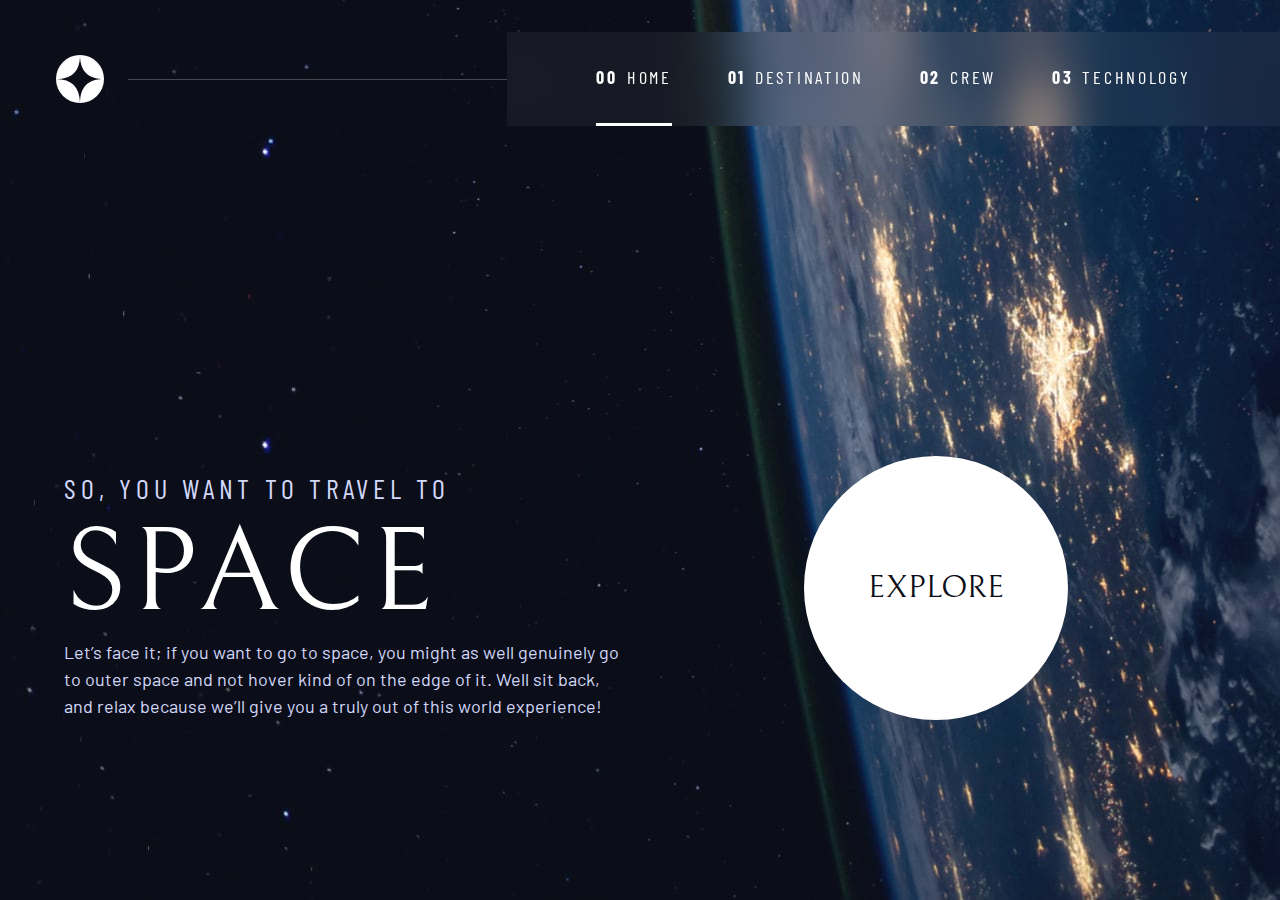
==== commit 1b9249f8: "image sizes" ====
--- a/index.html
+++ b/index.html
@@ -44,7 +44,7 @@
       <h1 class="text-accent fs-500 ff-sans-cond uppercase letter-spacing-1">So, you want to travel to
       <span class="d-block fs-900 ff-serif text-white">Space</span></h1>
       
-      <p>Let’s face it; if you want to go to space, you might as well genuinely go to 
+      <p class="text-accent">Let’s face it; if you want to go to space, you might as well genuinely go to 
       outer space and not hover kind of on the edge of it. Well sit back, and relax 
       because we’ll give you a truly out of this world experience! </p>
     </div>
--- a/css/style.css
+++ b/css/style.css
@@ -593,14 +593,14 @@
 
     .grid-container--technology {
         grid-template-areas: 
-            ' . title title  image '
+            ' . title title  . '
             ' . dots content image '
             ' . dots content image ';
     }
 
     .grid-container--technology > picture, .grid-container--technology img  {
         grid-area: image;
-        height:max-content;
+        height: 500px;
         align-self: end;
     }
     
